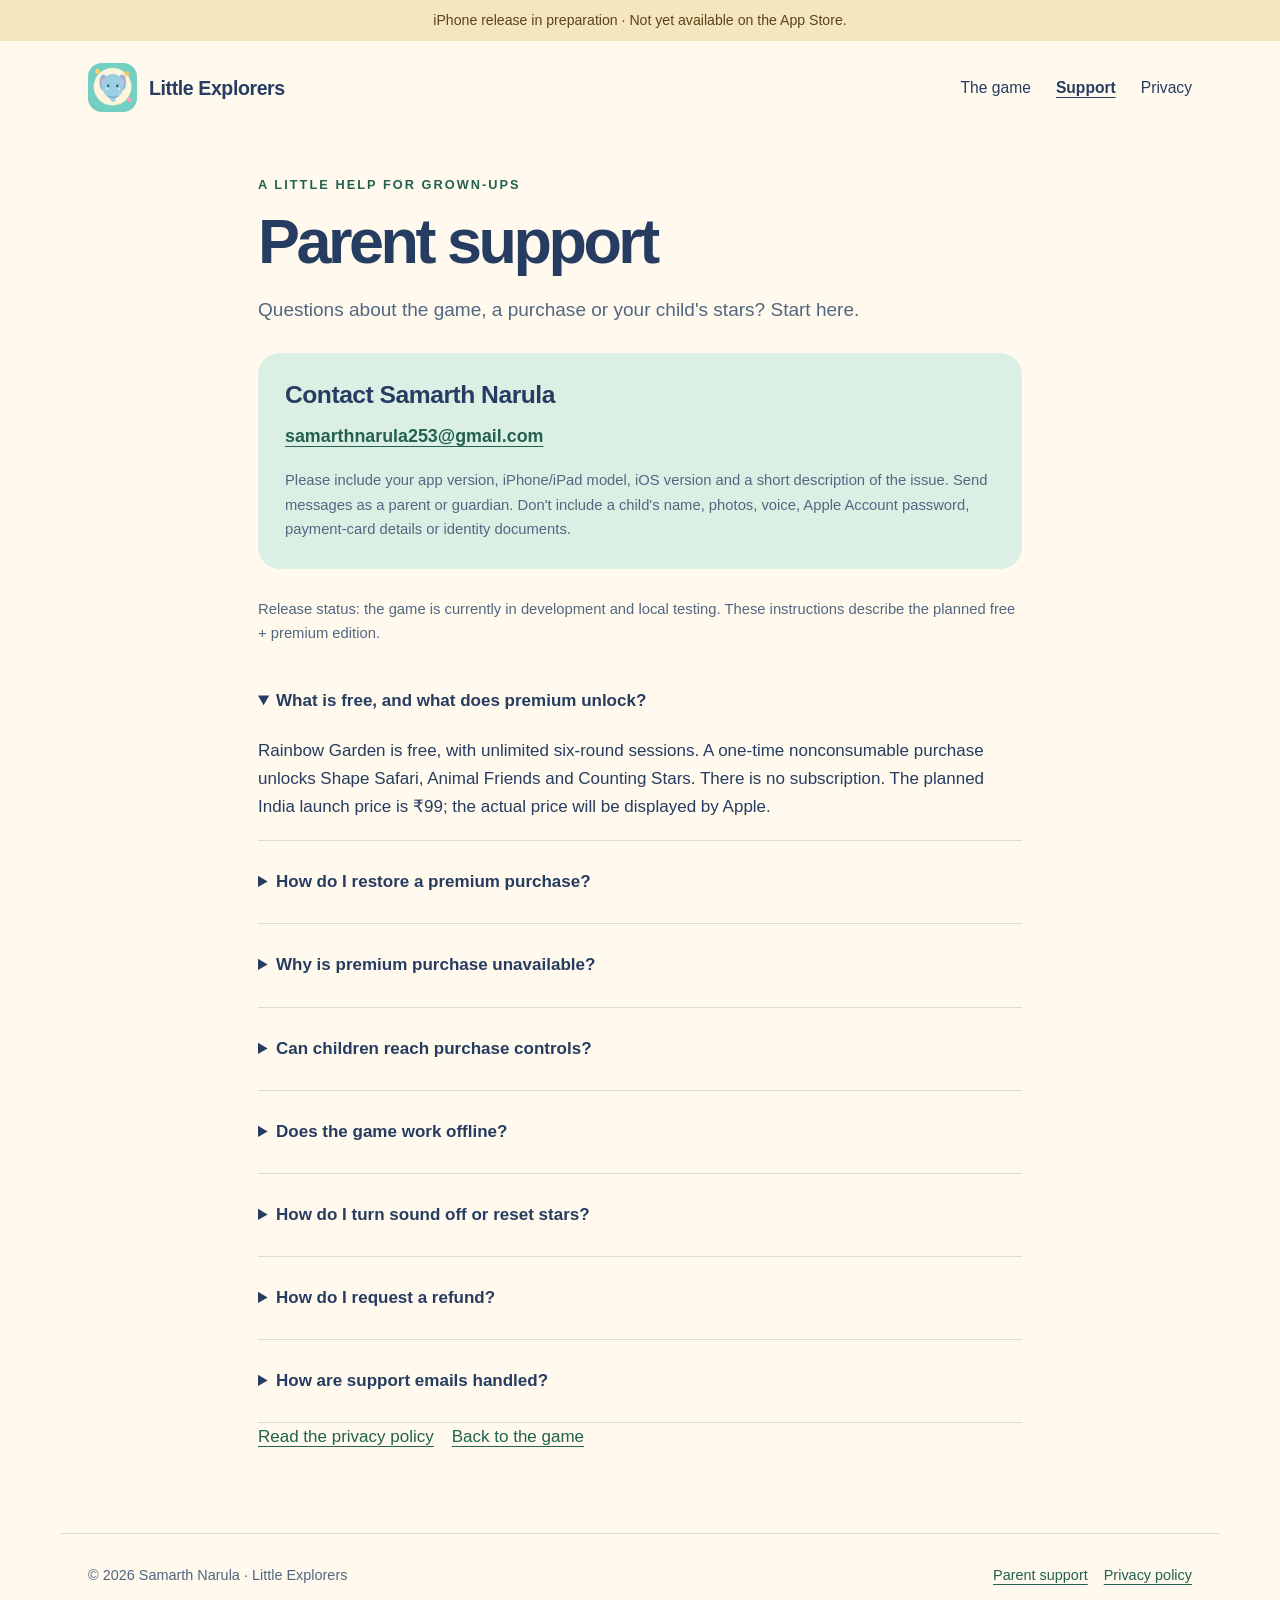
==== support.html @ 3664446c "Publish Little Explorers parent website Add the public game information, parent support and privacy " ====
<!doctype html>
<html lang="en"><head><meta charset="utf-8"><meta name="viewport" content="width=device-width,initial-scale=1"><meta name="description" content="Get help with Little Explorers, restore premium purchases and contact the publisher."><meta name="robots" content="index,follow"><meta name="theme-color" content="#fff9ee"><title>Parent support · Little Explorers</title><link rel="icon" href="./app_icon_256.png"><link rel="stylesheet" href="./styles.css"></head>
<body><a class="skip" href="#main">Skip to content</a><div class="draft">iPhone release in preparation · Not yet available on the App Store.</div>
<header><a class="brand" href="./"><img src="./app_icon_256.png" alt="" width="49" height="49">Little Explorers</a><nav aria-label="Main navigation"><a href="./">The game</a><a href="./support.html" aria-current="page">Support</a><a href="./privacy.html">Privacy</a></nav></header>
<main id="main" class="document"><p class="eyebrow">A little help for grown-ups</p><h1>Parent support</h1><p class="lead">Questions about the game, a purchase or your child's stars? Start here.</p><div class="contact"><h2 style="margin-top:0">Contact Samarth Narula</h2><p><a href="mailto:samarthnarula253@gmail.com">samarthnarula253@gmail.com</a></p><p class="small">Please include your app version, iPhone/iPad model, iOS version and a short description of the issue. Send messages as a parent or guardian. Don't include a child's name, photos, voice, Apple Account password, payment-card details or identity documents.</p></div>
<p class="small">Release status: the game is currently in development and local testing. These instructions describe the planned free + premium edition.</p>
<section aria-label="Common questions">
<details open><summary>What is free, and what does premium unlock?</summary><p>Rainbow Garden is free, with unlimited six-round sessions. A one-time nonconsumable purchase unlocks Shape Safari, Animal Friends and Counting Stars. There is no subscription. The planned India launch price is ₹99; the actual price will be displayed by Apple.</p></details>
<details><summary>How do I restore a premium purchase?</summary><ol><li>Use the Apple Account that made the purchase.</li><li>Open Little Explorers and go to Parents' corner.</li><li>Solve the displayed grown-up challenge.</li><li>Tap Restore purchases with an internet connection.</li></ol><p>A local Xcode test purchase is separate from an App Store purchase and cannot be transferred into a public release. Never buy premium again merely to restore it.</p></details>
<details><summary>Why is premium purchase unavailable?</summary><p>Check the App Store connection, your Apple Account and purchase restrictions. In Parent Corner, try Retry App Store connection. Rainbow Garden remains available. If it continues, email support with the details above.</p></details>
<details><summary>Can children reach purchase controls?</summary><p>Purchase, restore and settings controls are behind a typed grown-up challenge. The adult session expires and closes when the app backgrounds. The challenge is a child deterrent, not identity verification. Apple's own purchase authorization still applies.</p></details>
<details><summary>Does the game work offline?</summary><p>The learning activities are bundled with the app. Purchasing and restoring require an App Store connection. Installed device speech voices are preferred; bundled audio is available as a fallback. Exact voices vary by device.</p></details>
<details><summary>How do I turn sound off or reset stars?</summary><p>Open Parents' corner, solve the grown-up challenge and use Sound: Off or Reset all earned stars. Resetting stars cannot be undone and does not remove purchase ownership. The game does not offer a separate cloud-save service.</p></details>
<details><summary>How do I request a refund?</summary><p>Apple handles App Store payment and refund requests. Visit <a href="https://reportaproblem.apple.com/">Apple's Report a Problem service</a>. Apple determines eligibility; support cannot guarantee a refund or access your Apple payment details.</p></details>
<details><summary>How are support emails handled?</summary><p>We use messages only to provide support and address privacy requests. Support is handled through Gmail. Resolved conversations are deleted from the support mailbox within 30 days unless retention is required by law. Please ask us if you want a conversation deleted sooner. Google's own service retention and backup practices also apply.</p></details></section><p class="inline-links"><a href="./privacy.html">Read the privacy policy</a><a href="./">Back to the game</a></p></main>
<footer><p>© 2026 Samarth Narula · Little Explorers</p><div><a href="./support.html">Parent support</a><a href="./privacy.html">Privacy policy</a></div></footer></body></html>
---- styles.css ----
:root{--ink:#263c60;--muted:#526781;--cream:#fff9ee;--mint:#dcefe5;--purple:#e9e0f7;--yellow:#fff0c1;--coral:#fbe0d6;--line:#d8ded7;--green:#22624e;--white:#fffef9;font-family:ui-rounded,'SF Pro Rounded',-apple-system,BlinkMacSystemFont,'Segoe UI',sans-serif;color:var(--ink);background:var(--cream);font-size:17px;line-height:1.65}*{box-sizing:border-box}body{margin:0}a{color:var(--green);text-underline-offset:4px}a:hover{text-decoration-thickness:2px}a:focus-visible,summary:focus-visible{outline:3px solid #7557ab;outline-offset:5px;border-radius:3px}.skip{position:absolute;top:-80px;left:16px;background:white;padding:12px;z-index:10}.skip:focus{top:8px}.draft{background:#f4e6bd;color:#5c431a;text-align:center;padding:9px 20px;font-size:.83rem}header,main,footer{max-width:1160px;margin:auto;padding-left:28px;padding-right:28px}header{display:flex;align-items:center;justify-content:space-between;gap:24px;padding-top:22px;padding-bottom:22px}.brand{display:flex;gap:12px;align-items:center;text-decoration:none;color:var(--ink);font-weight:800;letter-spacing:-.4px;font-size:1.15rem}.brand img{width:49px;height:49px;border-radius:14px}nav{display:flex;gap:25px;align-items:center;font-size:.92rem}nav a{color:var(--ink);text-decoration:none}nav a[aria-current=page]{text-decoration:underline;font-weight:700}.eyebrow{text-transform:uppercase;font-size:.75rem;letter-spacing:.16em;font-weight:800;color:var(--green)}h1,h2,h3,p{margin-top:0}h1{font-size:clamp(2.4rem,5.7vw,4.8rem);line-height:1.08;letter-spacing:-.055em;margin-bottom:24px}h2{font-size:clamp(1.7rem,3vw,2.6rem);line-height:1.2;letter-spacing:-.035em}h3{font-size:1.25rem;line-height:1.3;letter-spacing:-.02em}.hero{display:grid;grid-template-columns:1.1fr 1fr;gap:55px;align-items:center;padding-top:50px;padding-bottom:75px}.hero p{font-size:1.1rem;max-width:520px;color:var(--muted)}.hero-art{position:relative;background:#e2f1e7;border-radius:44% 44% 32% 40%;min-height:390px;display:flex;justify-content:center;align-items:center;overflow:hidden}.hero-art:before,.hero-art:after{content:'';position:absolute;width:110px;height:110px;border-radius:50%;background:var(--yellow);top:25px;right:30px}.hero-art:after{width:160px;height:160px;background:#c9e2d6;top:auto;right:auto;bottom:-40px;left:-35px}.hero-art img{position:relative;z-index:1;width:72%;max-width:340px;height:auto;object-fit:contain}.pill{display:inline-block;font-size:.8rem;font-weight:700;border:1px solid #b6d0c0;border-radius:30px;padding:7px 15px;margin-bottom:20px;color:var(--green)}.button{display:inline-flex;align-items:center;justify-content:center;padding:13px 23px;border-radius:15px;background:var(--green);color:white;text-decoration:none;font-weight:700;min-height:48px}.note{font-size:.85rem!important;margin-top:16px;color:var(--muted)}section{scroll-margin-top:30px}.section-head{display:flex;justify-content:space-between;align-items:flex-end;gap:40px;margin-bottom:26px}.section-head p{max-width:420px;color:var(--muted)}.activities{display:grid;grid-template-columns:repeat(4,1fr);gap:17px}.activity{border-radius:25px;padding:22px 19px 23px}.activity img{width:100%;height:125px;object-fit:contain;margin-bottom:10px}.activity p{font-size:.9rem;line-height:1.55;margin-bottom:0}.tag{font-size:.7rem;text-transform:uppercase;letter-spacing:.09em;font-weight:800;display:block;margin-bottom:8px}.colors{background:var(--mint)}.shapes{background:var(--purple)}.animals{background:var(--yellow)}.count{background:var(--coral)}.parents{display:grid;grid-template-columns:1fr 1fr;gap:60px;padding:70px 0;border-bottom:1px solid var(--line)}.parents p{color:var(--muted)}.facts{list-style:none;padding:0;margin:0}.facts li{padding:13px 0 13px 26px;border-bottom:1px solid var(--line);position:relative}.facts li:before{content:'✓';position:absolute;left:0;color:var(--green);font-weight:800}.purchase{background:var(--white);border:1px solid var(--line);border-radius:27px;padding:35px;display:grid;grid-template-columns:1fr 1.1fr;gap:50px;margin:50px 0}.purchase p{margin:0}.price{font-size:3rem;font-weight:800;letter-spacing:-.05em;line-height:1.1}.small{font-size:.87rem;color:var(--muted)}footer{padding-top:30px;padding-bottom:35px;display:flex;justify-content:space-between;gap:25px;border-top:1px solid var(--line);font-size:.85rem;color:var(--muted)}footer p{margin:0}footer a{margin-left:16px}.document{max-width:820px;padding-top:40px;padding-bottom:65px}.document h1{font-size:clamp(2.3rem,5vw,3.7rem);margin-bottom:18px}.document h2{font-size:1.45rem;margin-top:37px;margin-bottom:12px;letter-spacing:-.02em}.document li{margin-bottom:10px}.document .lead{font-size:1.12rem;color:var(--muted)}.contact{padding:27px;background:var(--mint);border-radius:22px;margin:28px 0;overflow-wrap:anywhere}.contact p:last-child{margin:0}.contact a{font-size:1.05rem;font-weight:700}.draft-note{border-left:4px solid #ac8119;padding:16px 20px;background:#fff1cb;border-radius:0 12px 12px 0;margin:26px 0}.draft-note p{margin:0}.meta{font-size:.9rem;color:var(--muted);padding:15px 0;border-bottom:1px solid var(--line)}details{padding:19px 0;border-bottom:1px solid var(--line)}summary{cursor:pointer;font-weight:700;padding-right:15px}details p,details ol{margin-top:14px;margin-bottom:0}.inline-links a{margin-right:18px}@media(max-width:860px){.activities{grid-template-columns:repeat(2,1fr)}.hero{gap:25px}.hero-art{min-height:310px}.parents{gap:30px}.section-head{display:block}.purchase{gap:28px}.hero h1{font-size:3.2rem}}@media(max-width:580px){:root{font-size:16px}header,main,footer{padding-left:20px;padding-right:20px}header{flex-wrap:wrap;gap:16px;padding-top:18px;padding-bottom:10px}nav{width:100%;justify-content:space-between;gap:16px}.brand{font-size:1.12rem}.hero{grid-template-columns:1fr;gap:30px;padding-top:33px;padding-bottom:45px}.hero h1{font-size:3.2rem}.hero-art{min-height:270px;max-height:290px}.hero-art img{height:245px;width:auto}.section-head{margin-bottom:20px}.activities{gap:12px}.activity{padding:17px 14px;border-radius:20px}.activity img{height:95px}.activity h3{font-size:1.13rem}.parents,.purchase{grid-template-columns:1fr;gap:22px}.parents{padding:45px 0}.purchase{padding:25px;margin:35px 0}.document{padding-top:30px;padding-bottom:45px}.document h1{font-size:2.5rem}.document h2{font-size:1.4rem}footer{display:block}footer p{margin-bottom:9px}footer a{margin-left:0;margin-right:16px}.draft{font-size:.77rem}}@media(prefers-reduced-motion:no-preference){html{scroll-behavior:smooth}}
nav a{min-height:44px;display:inline-flex;align-items:center}summary{padding-top:8px;padding-bottom:8px}@media(max-width:580px){.hero h1{font-size:clamp(2.4rem,11vw,3.2rem)}}
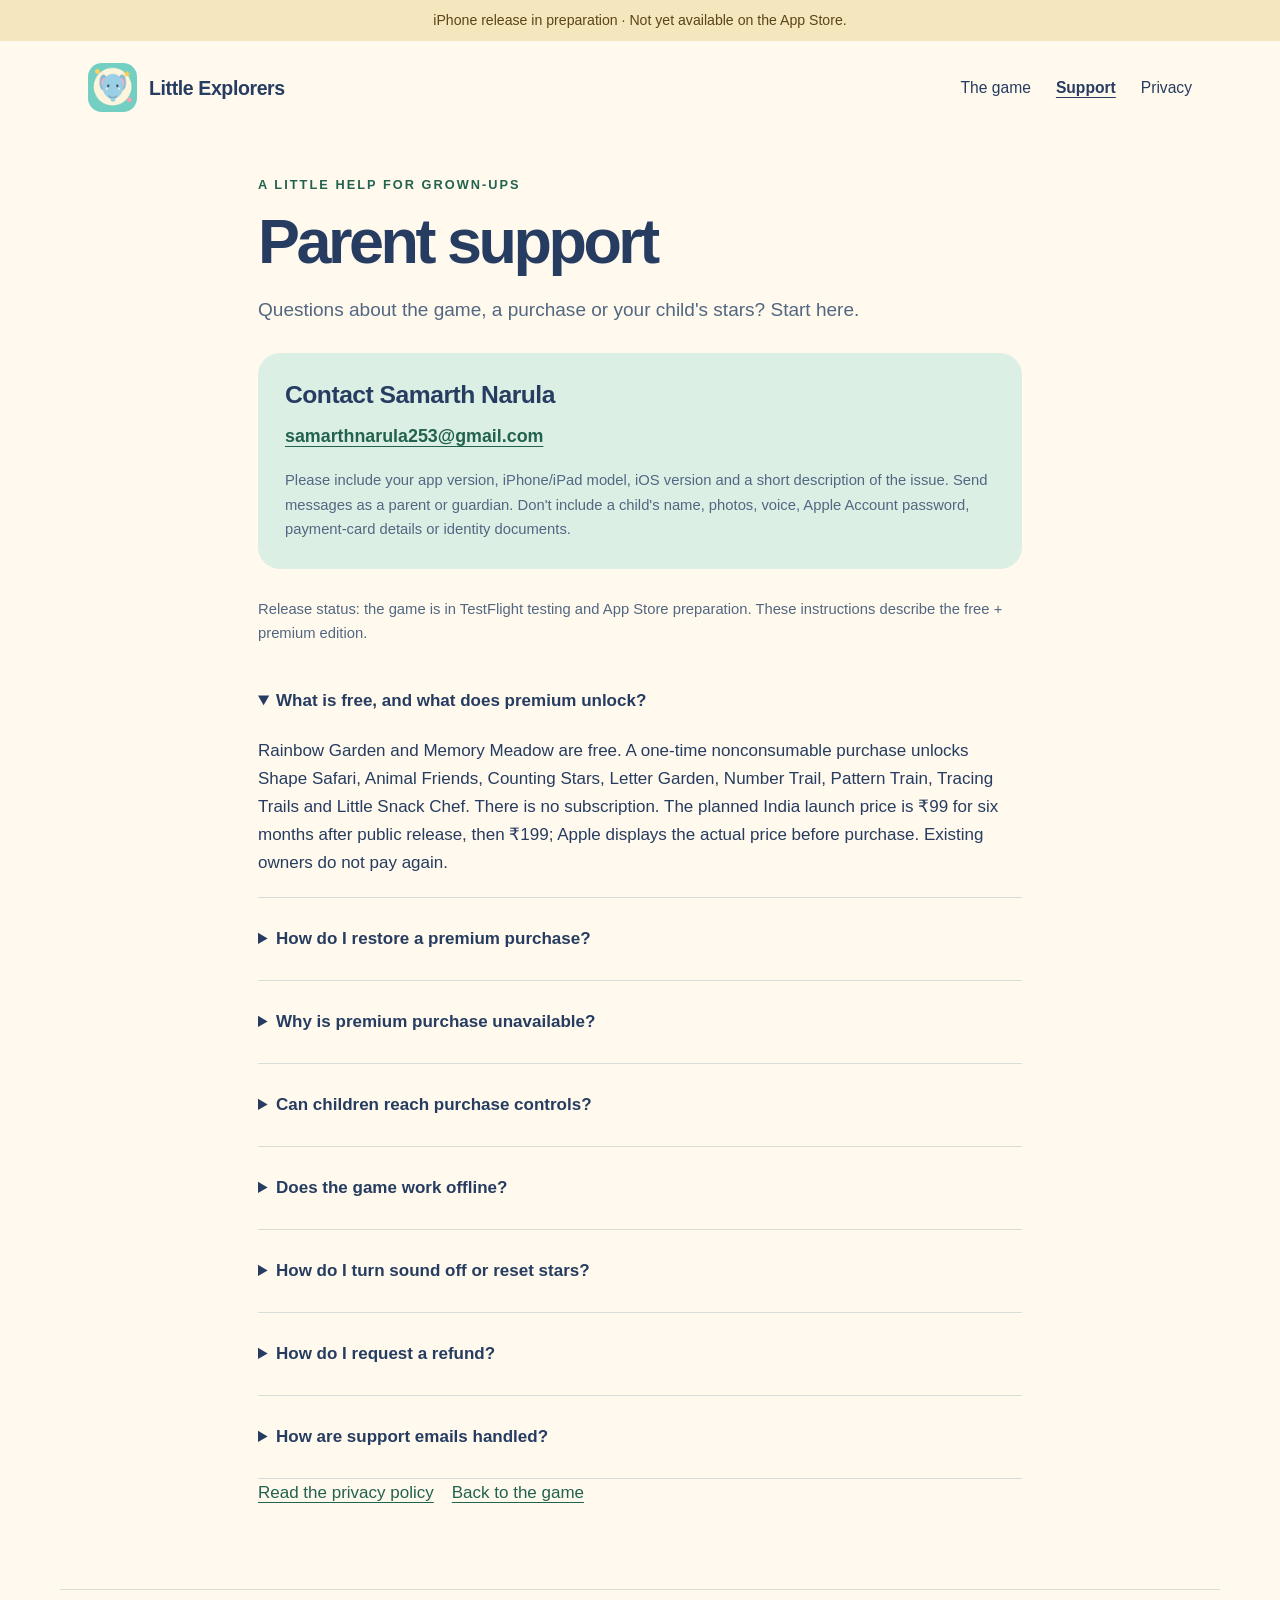
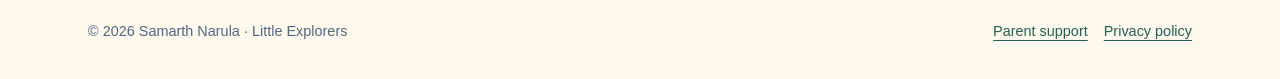
==== commit 0f1ad6d9: "Describe ten adventures and the free plus premium edition" ====
--- a/support.html
+++ b/support.html
@@ -3,12 +3,12 @@
 <body><a class="skip" href="#main">Skip to content</a><div class="draft">iPhone release in preparation · Not yet available on the App Store.</div>
 <header><a class="brand" href="./"><img src="./app_icon_256.png" alt="" width="49" height="49">Little Explorers</a><nav aria-label="Main navigation"><a href="./">The game</a><a href="./support.html" aria-current="page">Support</a><a href="./privacy.html">Privacy</a></nav></header>
 <main id="main" class="document"><p class="eyebrow">A little help for grown-ups</p><h1>Parent support</h1><p class="lead">Questions about the game, a purchase or your child's stars? Start here.</p><div class="contact"><h2 style="margin-top:0">Contact Samarth Narula</h2><p><a href="mailto:samarthnarula253@gmail.com">samarthnarula253@gmail.com</a></p><p class="small">Please include your app version, iPhone/iPad model, iOS version and a short description of the issue. Send messages as a parent or guardian. Don't include a child's name, photos, voice, Apple Account password, payment-card details or identity documents.</p></div>
-<p class="small">Release status: the game is currently in development and local testing. These instructions describe the planned free + premium edition.</p>
+<p class="small">Release status: the game is in TestFlight testing and App Store preparation. These instructions describe the free + premium edition.</p>
 <section aria-label="Common questions">
-<details open><summary>What is free, and what does premium unlock?</summary><p>Rainbow Garden is free, with unlimited six-round sessions. A one-time nonconsumable purchase unlocks Shape Safari, Animal Friends and Counting Stars. There is no subscription. The planned India launch price is ₹99; the actual price will be displayed by Apple.</p></details>
-<details><summary>How do I restore a premium purchase?</summary><ol><li>Use the Apple Account that made the purchase.</li><li>Open Little Explorers and go to Parents' corner.</li><li>Solve the displayed grown-up challenge.</li><li>Tap Restore purchases with an internet connection.</li></ol><p>A local Xcode test purchase is separate from an App Store purchase and cannot be transferred into a public release. Never buy premium again merely to restore it.</p></details>
-<details><summary>Why is premium purchase unavailable?</summary><p>Check the App Store connection, your Apple Account and purchase restrictions. In Parent Corner, try Retry App Store connection. Rainbow Garden remains available. If it continues, email support with the details above.</p></details>
-<details><summary>Can children reach purchase controls?</summary><p>Purchase, restore and settings controls are behind a typed grown-up challenge. The adult session expires and closes when the app backgrounds. The challenge is a child deterrent, not identity verification. Apple's own purchase authorization still applies.</p></details>
+<details open><summary>What is free, and what does premium unlock?</summary><p>Rainbow Garden and Memory Meadow are free. A one-time nonconsumable purchase unlocks Shape Safari, Animal Friends, Counting Stars, Letter Garden, Number Trail, Pattern Train, Tracing Trails and Little Snack Chef. There is no subscription. The planned India launch price is ₹99 for six months after public release, then ₹199; Apple displays the actual price before purchase. Existing owners do not pay again.</p></details>
+<details><summary>How do I restore a premium purchase?</summary><ol><li>Use the Apple Account that made the purchase.</li><li>Open Little Explorers and go to Parents' corner.</li><li>Solve the displayed grown-up challenge using the number buttons, then tap Continue.</li><li>Tap Restore purchases with an internet connection.</li></ol><p>A local Xcode test purchase is separate from an App Store purchase and cannot be transferred into a public release. Never buy premium again merely to restore it.</p></details>
+<details><summary>Why is premium purchase unavailable?</summary><p>Check the App Store connection, your Apple Account and purchase restrictions. In Parent Corner, try Retry App Store connection. Rainbow Garden and Memory Meadow remain available. If it continues, email support with the details above.</p></details>
+<details><summary>Can children reach purchase controls?</summary><p>Purchase, restore and settings controls are behind a grown-up maths challenge with an on-screen number keypad. The adult session expires and closes when the app backgrounds. The challenge is a child deterrent, not identity verification. Apple's own purchase authorization still applies.</p></details>
 <details><summary>Does the game work offline?</summary><p>The learning activities are bundled with the app. Purchasing and restoring require an App Store connection. Installed device speech voices are preferred; bundled audio is available as a fallback. Exact voices vary by device.</p></details>
 <details><summary>How do I turn sound off or reset stars?</summary><p>Open Parents' corner, solve the grown-up challenge and use Sound: Off or Reset all earned stars. Resetting stars cannot be undone and does not remove purchase ownership. The game does not offer a separate cloud-save service.</p></details>
 <details><summary>How do I request a refund?</summary><p>Apple handles App Store payment and refund requests. Visit <a href="https://reportaproblem.apple.com/">Apple's Report a Problem service</a>. Apple determines eligibility; support cannot guarantee a refund or access your Apple payment details.</p></details>
